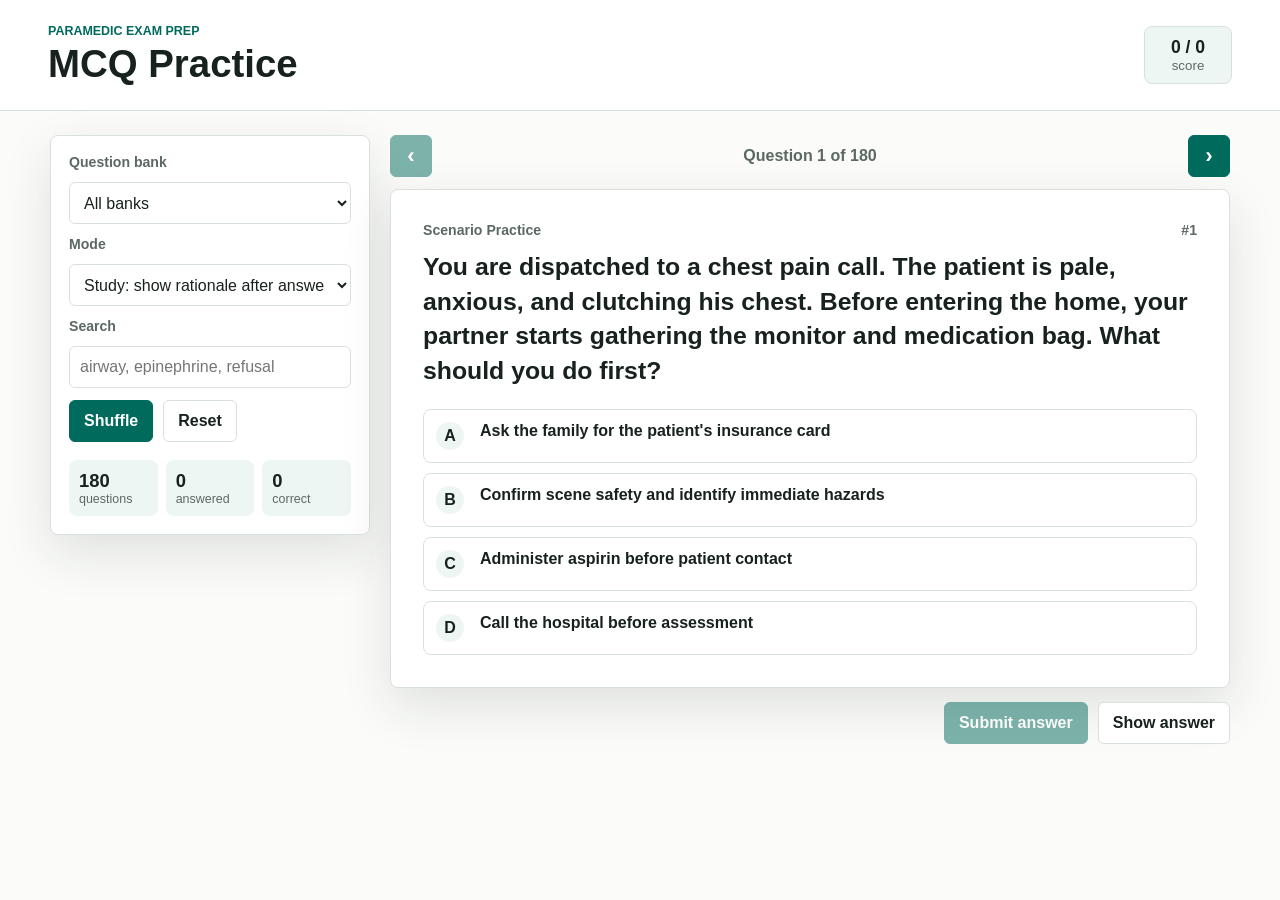
==== index.html @ 8e5f6fa9 "Add files via upload" ====
<!doctype html>
<html lang="en">
  <head>
    <meta charset="utf-8">
    <meta name="viewport" content="width=device-width, initial-scale=1">
    <title>Paramedic MCQ Practice</title>
    <link rel="stylesheet" href="assets/styles.css">
  </head>
  <body>
    <header class="topbar">
      <div>
        <p class="eyebrow">Paramedic Exam Prep</p>
        <h1>MCQ Practice</h1>
      </div>
      <div class="score-card" aria-live="polite">
        <span id="scoreText">0 / 0</span>
        <small>score</small>
      </div>
    </header>

    <main class="layout">
      <aside class="panel controls" aria-label="Quiz controls">
        <label for="categorySelect">Question bank</label>
        <select id="categorySelect"></select>

        <label for="modeSelect">Mode</label>
        <select id="modeSelect">
          <option value="study">Study: show rationale after answer</option>
          <option value="exam">Exam: hide rationale until submitted</option>
        </select>

        <label for="searchInput">Search</label>
        <input id="searchInput" type="search" placeholder="airway, epinephrine, refusal">

        <div class="button-row">
          <button id="shuffleBtn" type="button">Shuffle</button>
          <button id="resetBtn" type="button" class="secondary">Reset</button>
        </div>

        <div class="stats">
          <div>
            <strong id="totalCount">0</strong>
            <span>questions</span>
          </div>
          <div>
            <strong id="answeredCount">0</strong>
            <span>answered</span>
          </div>
          <div>
            <strong id="correctCount">0</strong>
            <span>correct</span>
          </div>
        </div>
      </aside>

      <section class="quiz-surface">
        <div class="question-tools">
          <button id="prevBtn" type="button" class="icon-btn" aria-label="Previous question">‹</button>
          <span id="positionText">Question 1 of 1</span>
          <button id="nextBtn" type="button" class="icon-btn" aria-label="Next question">›</button>
        </div>

        <article class="question-card">
          <div class="question-meta">
            <span id="bankLabel">Bank</span>
            <span id="questionNumber">#1</span>
          </div>
          <h2 id="questionText">Loading questions...</h2>
          <div id="options" class="options" role="list"></div>
          <div id="feedback" class="feedback" hidden></div>
        </article>

        <div class="actions">
          <button id="submitBtn" type="button">Submit answer</button>
          <button id="showAnswerBtn" type="button" class="secondary">Show answer</button>
        </div>
      </section>
    </main>

    <script src="assets/questions.js"></script>
    <script src="assets/app.js"></script>
  </body>
</html>
---- assets/styles.css ----
:root {
  color-scheme: light;
  --ink: #17211d;
  --muted: #5c6963;
  --line: #d9e1dc;
  --paper: #fbfcfa;
  --panel: #ffffff;
  --accent: #006b5d;
  --accent-2: #bf3f2f;
  --accent-3: #2b5f9e;
  --good: #0b7a46;
  --bad: #b42318;
  --soft: #eef6f3;
  --shadow: 0 18px 50px rgba(23, 33, 29, 0.12);
}

* {
  box-sizing: border-box;
}

body {
  margin: 0;
  min-height: 100vh;
  background: var(--paper);
  color: var(--ink);
  font-family: Arial, Helvetica, sans-serif;
}

button,
input,
select {
  font: inherit;
}

.topbar {
  display: flex;
  align-items: center;
  justify-content: space-between;
  gap: 16px;
  padding: 24px clamp(16px, 4vw, 48px);
  border-bottom: 1px solid var(--line);
  background: #ffffff;
}

.eyebrow {
  margin: 0 0 4px;
  color: var(--accent);
  font-size: 0.78rem;
  font-weight: 700;
  letter-spacing: 0;
  text-transform: uppercase;
}

h1 {
  margin: 0;
  font-size: clamp(1.65rem, 3vw, 2.5rem);
  letter-spacing: 0;
}

.score-card {
  display: grid;
  place-items: center;
  min-width: 88px;
  padding: 10px 14px;
  border: 1px solid var(--line);
  border-radius: 8px;
  background: var(--soft);
}

.score-card span {
  font-size: 1.1rem;
  font-weight: 800;
}

.score-card small,
.stats span {
  color: var(--muted);
}

.layout {
  display: grid;
  grid-template-columns: minmax(260px, 320px) minmax(0, 1fr);
  gap: 20px;
  width: min(1180px, calc(100% - 32px));
  margin: 24px auto;
}

.panel,
.question-card {
  border: 1px solid var(--line);
  border-radius: 8px;
  background: var(--panel);
  box-shadow: var(--shadow);
}

.controls {
  align-self: start;
  display: grid;
  gap: 12px;
  padding: 18px;
}

label {
  color: var(--muted);
  font-size: 0.88rem;
  font-weight: 700;
}

select,
input {
  width: 100%;
  min-height: 42px;
  padding: 8px 10px;
  border: 1px solid var(--line);
  border-radius: 6px;
  background: #fff;
  color: var(--ink);
}

.button-row,
.actions,
.question-tools {
  display: flex;
  align-items: center;
  gap: 10px;
}

button {
  min-height: 42px;
  padding: 9px 14px;
  border: 1px solid var(--accent);
  border-radius: 6px;
  background: var(--accent);
  color: #fff;
  font-weight: 700;
  cursor: pointer;
}

button:hover {
  filter: brightness(0.96);
}

button:disabled {
  cursor: not-allowed;
  opacity: 0.5;
}

.secondary {
  border-color: var(--line);
  background: #fff;
  color: var(--ink);
}

.icon-btn {
  width: 42px;
  padding: 0;
  font-size: 1.4rem;
}

.stats {
  display: grid;
  grid-template-columns: repeat(3, 1fr);
  gap: 8px;
  margin-top: 6px;
}

.stats div {
  min-width: 0;
  padding: 10px;
  border-radius: 8px;
  background: var(--soft);
}

.stats strong,
.stats span {
  display: block;
}

.stats strong {
  font-size: 1.15rem;
}

.stats span {
  font-size: 0.78rem;
}

.quiz-surface {
  min-width: 0;
}

.question-tools {
  justify-content: space-between;
  margin-bottom: 12px;
}

#positionText {
  color: var(--muted);
  font-weight: 700;
}

.question-card {
  padding: clamp(18px, 4vw, 32px);
}

.question-meta {
  display: flex;
  justify-content: space-between;
  gap: 12px;
  margin-bottom: 12px;
  color: var(--muted);
  font-size: 0.88rem;
  font-weight: 700;
}

h2 {
  margin: 0 0 20px;
  font-size: clamp(1.15rem, 2vw, 1.55rem);
  line-height: 1.4;
  letter-spacing: 0;
}

.options {
  display: grid;
  gap: 10px;
}

.option {
  display: grid;
  grid-template-columns: 34px 1fr;
  align-items: start;
  gap: 10px;
  width: 100%;
  padding: 12px;
  border: 1px solid var(--line);
  border-radius: 8px;
  background: #fff;
  color: var(--ink);
  text-align: left;
}

.option.selected {
  border-color: var(--accent-3);
  background: #edf4fb;
}

.option.correct {
  border-color: var(--good);
  background: #edf8f2;
}

.option.incorrect {
  border-color: var(--bad);
  background: #fff1f0;
}

.letter {
  display: grid;
  place-items: center;
  width: 28px;
  height: 28px;
  border-radius: 50%;
  background: var(--soft);
  color: var(--ink);
  font-weight: 800;
}

.option.correct .letter {
  background: var(--good);
  color: #fff;
}

.option.incorrect .letter {
  background: var(--bad);
  color: #fff;
}

.feedback {
  margin-top: 18px;
  padding: 14px;
  border-left: 4px solid var(--accent);
  border-radius: 6px;
  background: var(--soft);
  line-height: 1.5;
}

.feedback strong {
  display: block;
  margin-bottom: 4px;
}

.actions {
  justify-content: flex-end;
  margin-top: 14px;
}

@media (max-width: 780px) {
  .topbar {
    align-items: flex-start;
  }

  .layout {
    grid-template-columns: 1fr;
    width: min(100% - 24px, 640px);
    margin-top: 14px;
  }

  .controls {
    position: static;
  }

  .actions {
    justify-content: stretch;
  }

  .actions button,
  .button-row button {
    flex: 1;
  }
}
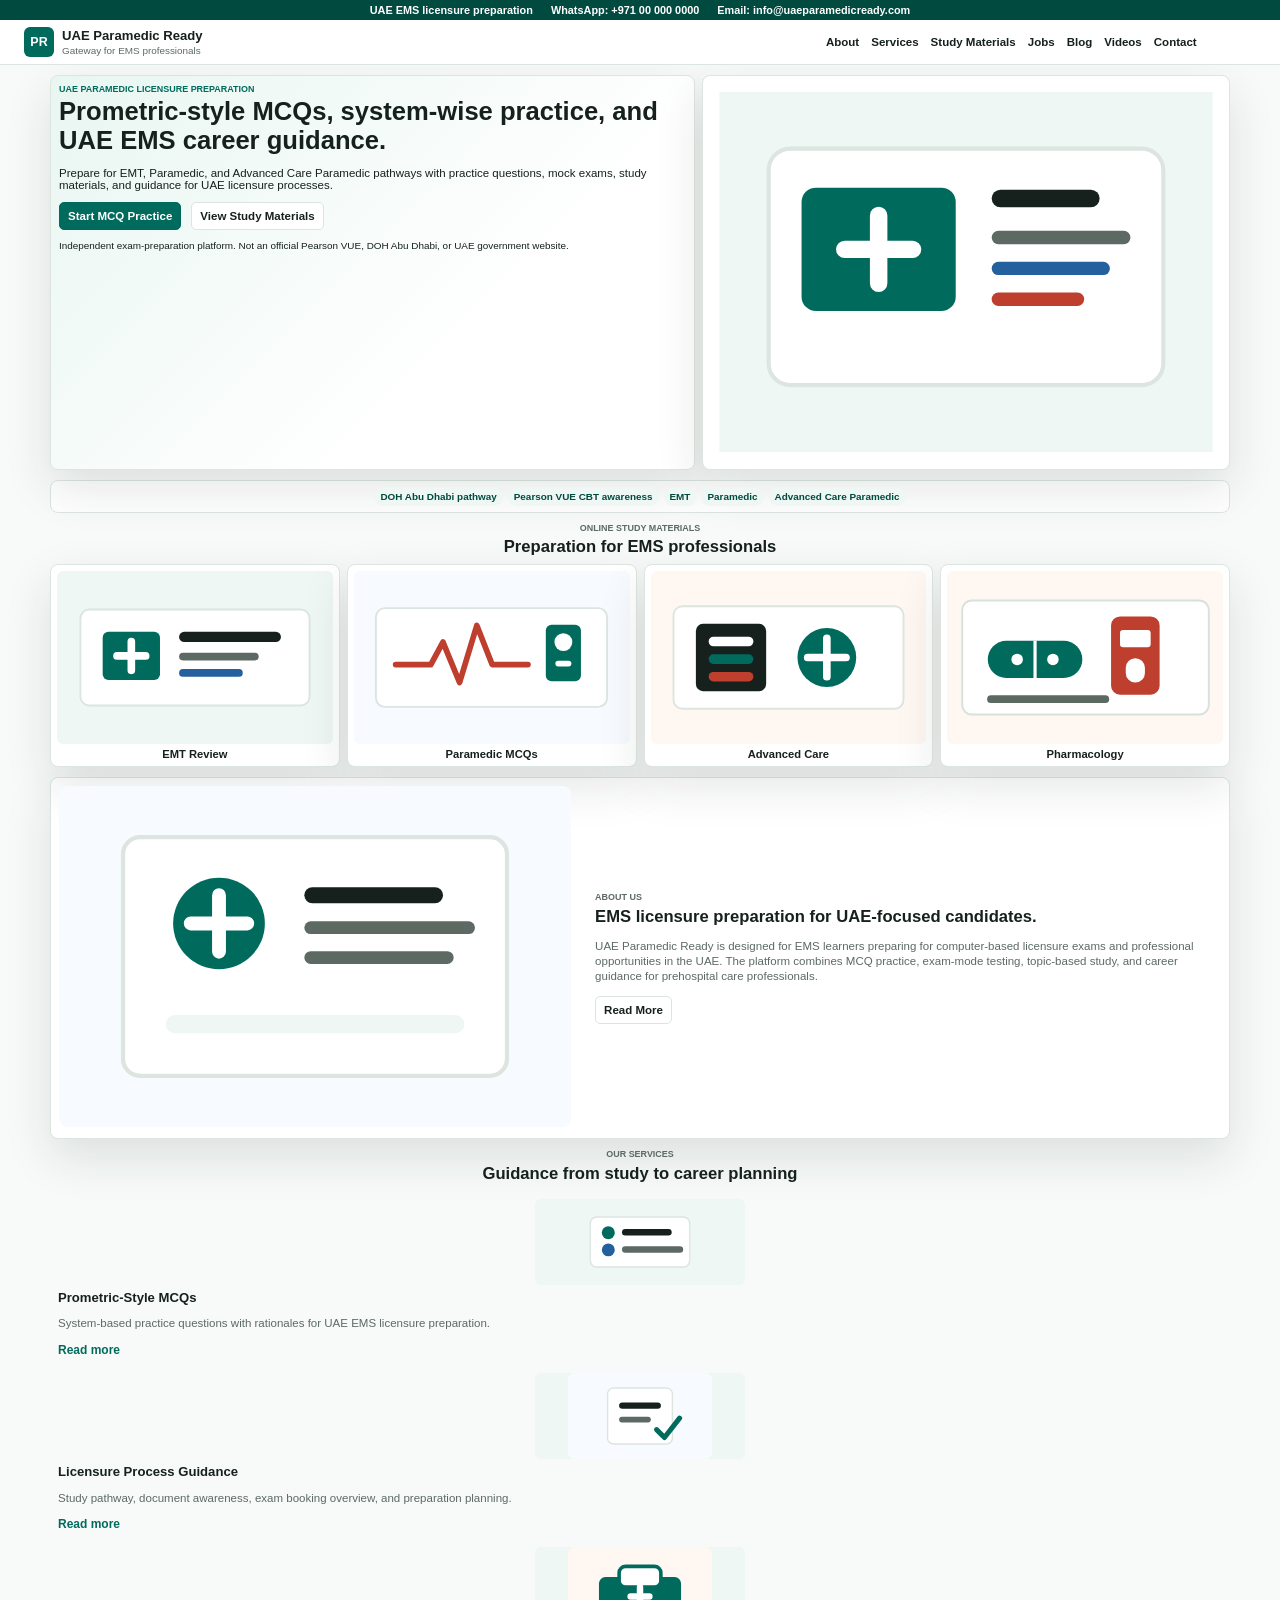
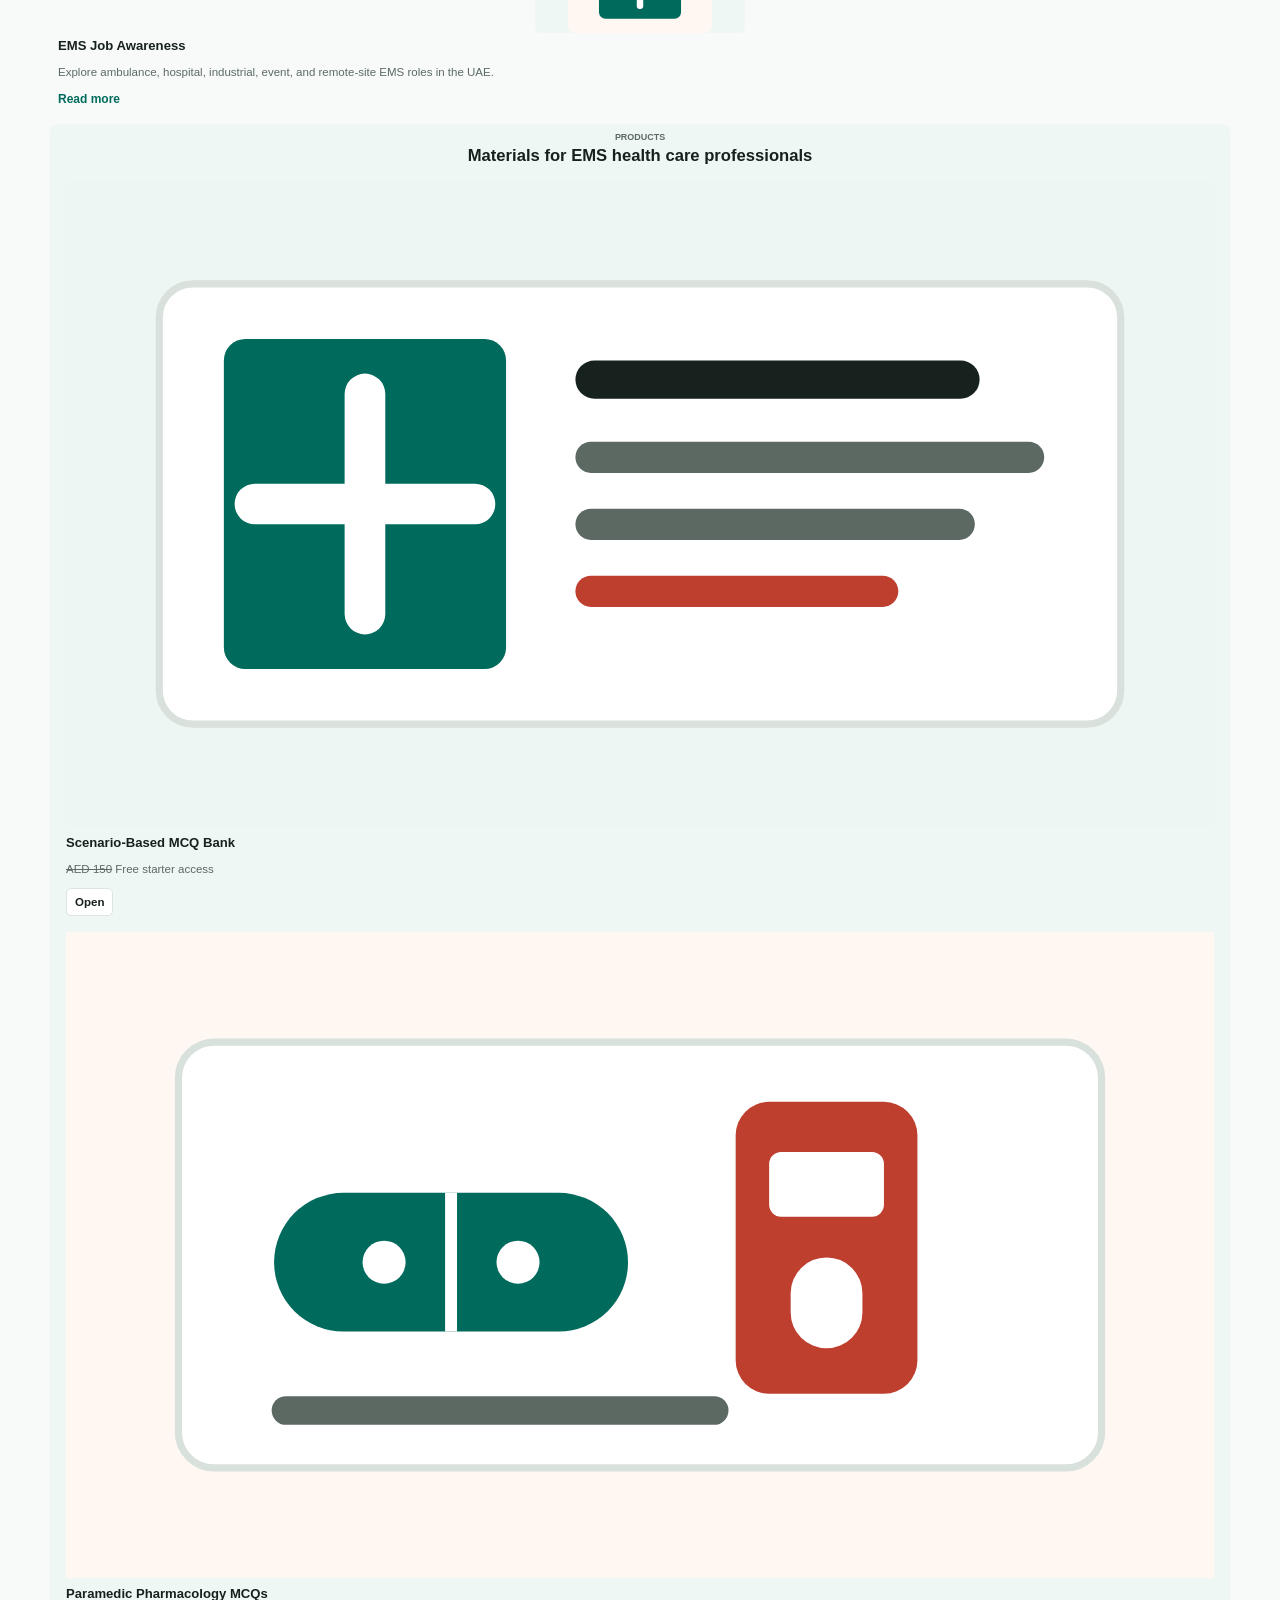
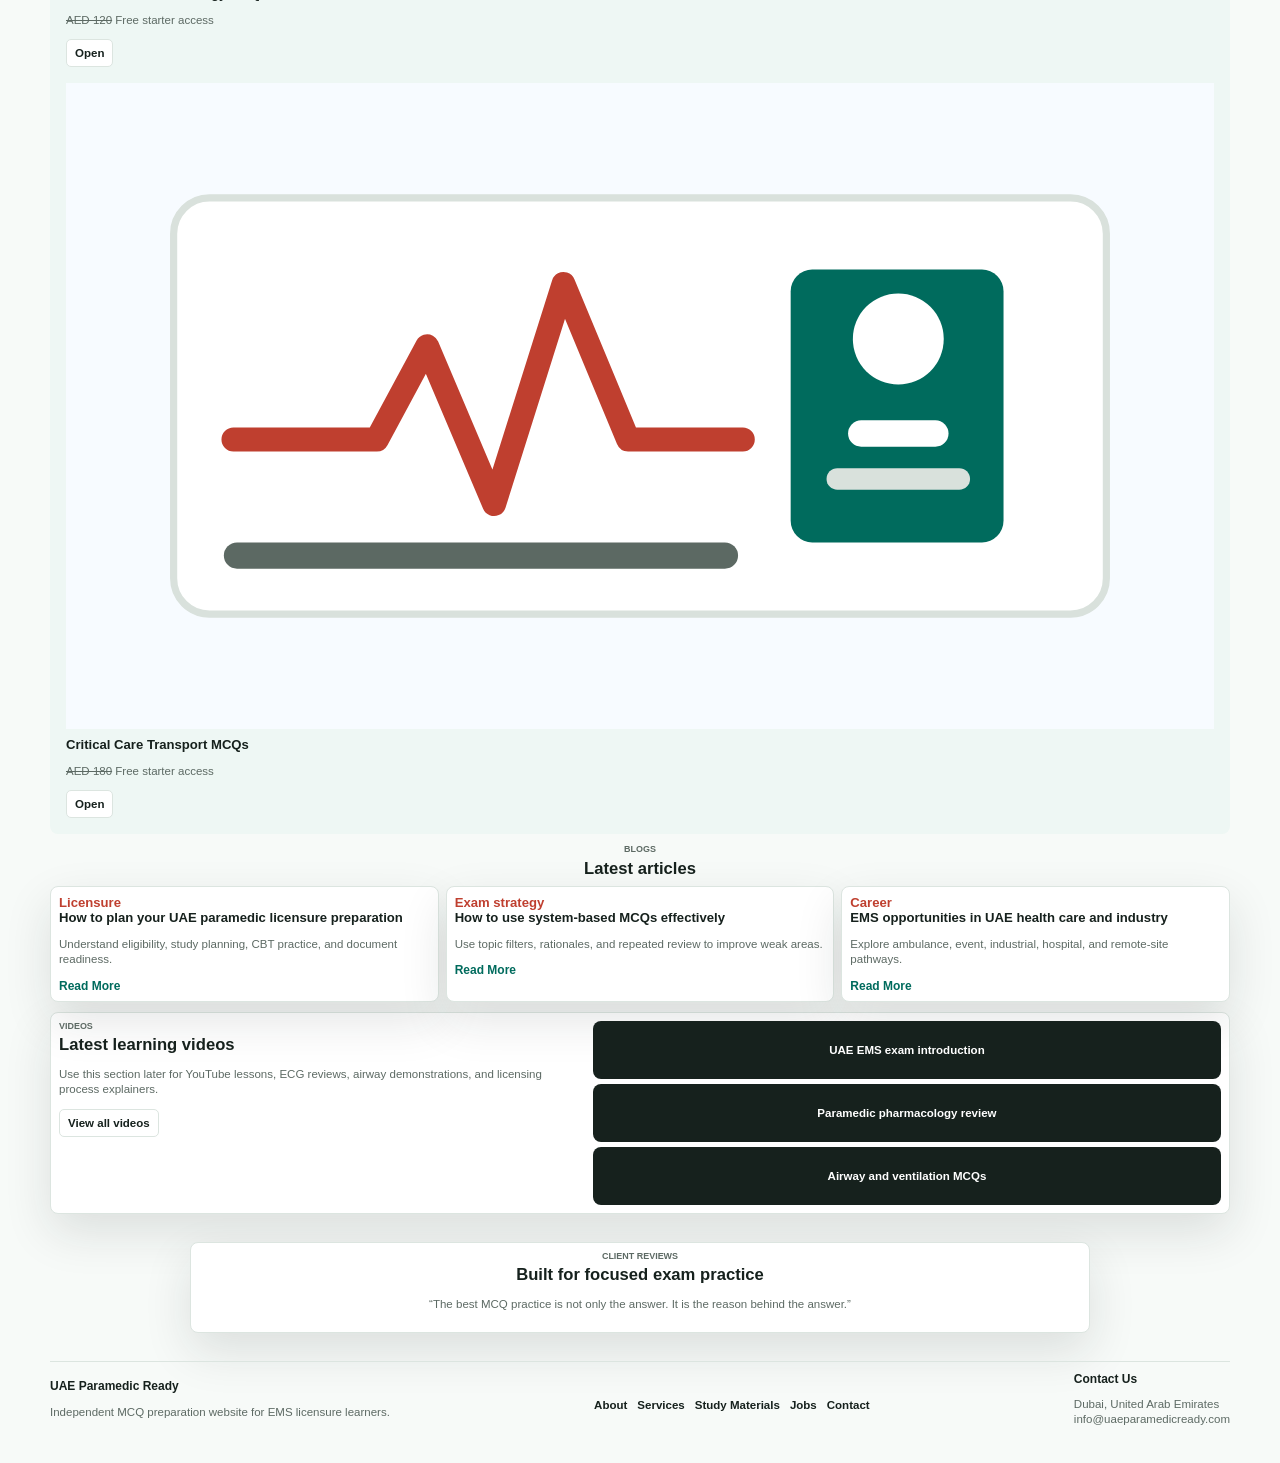
==== commit ec7f7c20: "Add files via upload" ====
--- a/index.html
+++ b/index.html
@@ -3,81 +3,159 @@
   <head>
     <meta charset="utf-8">
     <meta name="viewport" content="width=device-width, initial-scale=1">
-    <title>Paramedic MCQ Practice</title>
+    <title>UAE Paramedic Ready | EMS Licensure Academy</title>
     <link rel="stylesheet" href="assets/styles.css">
   </head>
   <body>
-    <header class="topbar">
-      <div>
-        <p class="eyebrow">Paramedic Exam Prep</p>
-        <h1>MCQ Practice</h1>
-      </div>
-      <div class="score-card" aria-live="polite">
-        <span id="scoreText">0 / 0</span>
-        <small>score</small>
-      </div>
+    <div class="contact-strip">
+      <span>UAE EMS licensure preparation</span>
+      <span>WhatsApp: +971 00 000 0000</span>
+      <span>Email: info@uaeparamedicready.com</span>
+    </div>
+
+    <header class="site-header">
+      <a class="brand" href="index.html">
+        <span class="brand-mark">PR</span>
+        <span>
+          <strong>UAE Paramedic Ready</strong>
+          <small>Gateway for EMS professionals</small>
+        </span>
+      </a>
+      <nav class="nav" aria-label="Main navigation">
+        <a href="about.html">About</a>
+        <a href="services.html">Services</a>
+        <a href="materials.html">Study Materials</a>
+        <a href="jobs.html">Jobs</a>
+        <a href="blog.html">Blog</a>
+        <a href="videos.html">Videos</a>
+        <a href="contact.html">Contact</a>
+        <a href="login.html" class="nav-cta">Login</a>
+      </nav>
     </header>
 
-    <main class="layout">
-      <aside class="panel controls" aria-label="Quiz controls">
-        <label for="categorySelect">Question bank</label>
-        <select id="categorySelect"></select>
+    <main>
+      <section class="nm-hero">
+        <div class="nm-hero-copy">
+          <p class="eyebrow">UAE paramedic licensure preparation</p>
+          <h1>Prometric-style MCQs, system-wise practice, and UAE EMS career guidance.</h1>
+          <p>Prepare for EMT, Paramedic, and Advanced Care Paramedic pathways with practice questions, mock exams, study materials, and guidance for UAE licensure processes.</p>
+          <div class="hero-actions">
+            <a class="button" href="login.html">Start MCQ Practice</a>
+            <a class="button secondary" href="materials.html">View Study Materials</a>
+          </div>
+          <p class="disclaimer">Independent exam-preparation platform. Not an official Pearson VUE, DOH Abu Dhabi, or UAE government website.</p>
+        </div>
+        <div class="nm-hero-image">
+          <img src="assets/hero-ems.svg" alt="EMS exam preparation illustration">
+        </div>
+      </section>
 
-        <label for="modeSelect">Mode</label>
-        <select id="modeSelect">
-          <option value="study">Study: show rationale after answer</option>
-          <option value="exam">Exam: hide rationale until submitted</option>
-        </select>
+      <section class="content-section logo-band" aria-label="Licensure focus">
+        <span>DOH Abu Dhabi pathway</span>
+        <span>Pearson VUE CBT awareness</span>
+        <span>EMT</span>
+        <span>Paramedic</span>
+        <span>Advanced Care Paramedic</span>
+      </section>
 
-        <label for="searchInput">Search</label>
-        <input id="searchInput" type="search" placeholder="airway, epinephrine, refusal">
+      <section class="content-section">
+        <div class="section-heading centered">
+          <p class="eyebrow">Online study materials</p>
+          <h2>Preparation for EMS professionals</h2>
+        </div>
+        <div class="material-strip">
+          <a href="materials.html"><img src="assets/emt-role.svg" alt=""><span>EMT Review</span></a>
+          <a href="materials.html"><img src="assets/paramedic-role.svg" alt=""><span>Paramedic MCQs</span></a>
+          <a href="materials.html"><img src="assets/acp-role.svg" alt=""><span>Advanced Care</span></a>
+          <a href="practice.html"><img src="assets/pharm-cover.svg" alt=""><span>Pharmacology</span></a>
+        </div>
+      </section>
 
-        <div class="button-row">
-          <button id="shuffleBtn" type="button">Shuffle</button>
-          <button id="resetBtn" type="button" class="secondary">Reset</button>
+      <section class="about-preview">
+        <div>
+          <img src="assets/academy-about.svg" alt="">
         </div>
+        <div>
+          <p class="eyebrow">About us</p>
+          <h2>EMS licensure preparation for UAE-focused candidates.</h2>
+          <p>UAE Paramedic Ready is designed for EMS learners preparing for computer-based licensure exams and professional opportunities in the UAE. The platform combines MCQ practice, exam-mode testing, topic-based study, and career guidance for prehospital care professionals.</p>
+          <a class="button secondary" href="about.html">Read More</a>
+        </div>
+      </section>
 
-        <div class="stats">
-          <div>
-            <strong id="totalCount">0</strong>
-            <span>questions</span>
-          </div>
-          <div>
-            <strong id="answeredCount">0</strong>
-            <span>answered</span>
-          </div>
-          <div>
-            <strong id="correctCount">0</strong>
-            <span>correct</span>
-          </div>
+      <section class="content-section">
+        <div class="section-heading centered">
+          <p class="eyebrow">Our services</p>
+          <h2>Guidance from study to career planning</h2>
         </div>
-      </aside>
+        <div class="service-grid">
+          <article><img src="assets/service-mcq.svg" alt=""><h3>Prometric-Style MCQs</h3><p>System-based practice questions with rationales for UAE EMS licensure preparation.</p><a href="practice.html">Read more</a></article>
+          <article><img src="assets/service-license.svg" alt=""><h3>Licensure Process Guidance</h3><p>Study pathway, document awareness, exam booking overview, and preparation planning.</p><a href="services.html">Read more</a></article>
+          <article><img src="assets/service-jobs.svg" alt=""><h3>EMS Job Awareness</h3><p>Explore ambulance, hospital, industrial, event, and remote-site EMS roles in the UAE.</p><a href="jobs.html">Read more</a></article>
+        </div>
+      </section>
 
-      <section class="quiz-surface">
-        <div class="question-tools">
-          <button id="prevBtn" type="button" class="icon-btn" aria-label="Previous question">‹</button>
-          <span id="positionText">Question 1 of 1</span>
-          <button id="nextBtn" type="button" class="icon-btn" aria-label="Next question">›</button>
+      <section class="content-section products">
+        <div class="section-heading centered">
+          <p class="eyebrow">Products</p>
+          <h2>Materials for EMS health care professionals</h2>
         </div>
+        <div class="product-grid">
+          <article class="product-card"><img src="assets/scenario-cover.svg" alt=""><h3>Scenario-Based MCQ Bank</h3><p><del>AED 150</del> Free starter access</p><a class="button secondary" href="login.html">Open</a></article>
+          <article class="product-card"><img src="assets/pharm-cover.svg" alt=""><h3>Paramedic Pharmacology MCQs</h3><p><del>AED 120</del> Free starter access</p><a class="button secondary" href="login.html">Open</a></article>
+          <article class="product-card"><img src="assets/critical-care-cover.svg" alt=""><h3>Critical Care Transport MCQs</h3><p><del>AED 180</del> Free starter access</p><a class="button secondary" href="login.html">Open</a></article>
+        </div>
+      </section>
 
-        <article class="question-card">
-          <div class="question-meta">
-            <span id="bankLabel">Bank</span>
-            <span id="questionNumber">#1</span>
-          </div>
-          <h2 id="questionText">Loading questions...</h2>
-          <div id="options" class="options" role="list"></div>
-          <div id="feedback" class="feedback" hidden></div>
-        </article>
+      <section class="content-section">
+        <div class="section-heading centered">
+          <p class="eyebrow">Blogs</p>
+          <h2>Latest articles</h2>
+        </div>
+        <div class="blog-grid">
+          <article><span>Licensure</span><h3>How to plan your UAE paramedic licensure preparation</h3><p>Understand eligibility, study planning, CBT practice, and document readiness.</p><a href="blog.html">Read More</a></article>
+          <article><span>Exam strategy</span><h3>How to use system-based MCQs effectively</h3><p>Use topic filters, rationales, and repeated review to improve weak areas.</p><a href="blog.html">Read More</a></article>
+          <article><span>Career</span><h3>EMS opportunities in UAE health care and industry</h3><p>Explore ambulance, event, industrial, hospital, and remote-site pathways.</p><a href="jobs.html">Read More</a></article>
+        </div>
+      </section>
 
-        <div class="actions">
-          <button id="submitBtn" type="button">Submit answer</button>
-          <button id="showAnswerBtn" type="button" class="secondary">Show answer</button>
+      <section class="video-section">
+        <div>
+          <p class="eyebrow">Videos</p>
+          <h2>Latest learning videos</h2>
+          <p>Use this section later for YouTube lessons, ECG reviews, airway demonstrations, and licensing process explainers.</p>
+          <a class="button secondary" href="videos.html">View all videos</a>
         </div>
+        <div class="video-grid">
+          <div>UAE EMS exam introduction</div>
+          <div>Paramedic pharmacology review</div>
+          <div>Airway and ventilation MCQs</div>
+        </div>
+      </section>
+
+      <section class="reviews">
+        <p class="eyebrow">Client reviews</p>
+        <h2>Built for focused exam practice</h2>
+        <p>“The best MCQ practice is not only the answer. It is the reason behind the answer.”</p>
       </section>
     </main>
 
-    <script src="assets/questions.js"></script>
-    <script src="assets/app.js"></script>
+    <footer class="footer large-footer">
+      <div>
+        <strong>UAE Paramedic Ready</strong>
+        <p>Independent MCQ preparation website for EMS licensure learners.</p>
+      </div>
+      <div class="footer-links">
+        <a href="about.html">About</a>
+        <a href="services.html">Services</a>
+        <a href="materials.html">Study Materials</a>
+        <a href="jobs.html">Jobs</a>
+        <a href="contact.html">Contact</a>
+      </div>
+      <div>
+        <strong>Contact Us</strong>
+        <p>Dubai, United Arab Emirates<br>info@uaeparamedicready.com</p>
+      </div>
+    </footer>
   </body>
 </html>
--- a/assets/styles.css
+++ b/assets/styles.css
@@ -1,21 +1,26 @@
 :root {
   color-scheme: light;
-  --ink: #17211d;
-  --muted: #5c6963;
-  --line: #d9e1dc;
-  --paper: #fbfcfa;
+  --ink: #16211d;
+  --muted: #5d6a64;
+  --line: #dce5e0;
+  --paper: #f7faf8;
   --panel: #ffffff;
+  --soft: #eef7f4;
   --accent: #006b5d;
-  --accent-2: #bf3f2f;
-  --accent-3: #2b5f9e;
-  --good: #0b7a46;
+  --accent-dark: #004a40;
+  --blue: #245f9e;
+  --red: #bf3f2f;
+  --good: #087443;
   --bad: #b42318;
-  --soft: #eef6f3;
-  --shadow: 0 18px 50px rgba(23, 33, 29, 0.12);
+  --shadow: 0 18px 48px rgba(22, 33, 29, 0.12);
 }
 
 * {
   box-sizing: border-box;
+}
+
+html {
+  scroll-behavior: smooth;
 }
 
 body {
@@ -26,84 +31,609 @@
   font-family: Arial, Helvetica, sans-serif;
 }
 
+.contact-strip {
+  display: flex;
+  justify-content: center;
+  gap: 18px;
+  flex-wrap: wrap;
+  padding: 9px 16px;
+  background: var(--accent-dark);
+  color: #fff;
+  font-size: 0.88rem;
+  font-weight: 700;
+}
+
 button,
 input,
 select {
   font: inherit;
 }
 
-.topbar {
+a {
+  color: inherit;
+}
+
+.site-header {
   display: flex;
   align-items: center;
   justify-content: space-between;
-  gap: 16px;
-  padding: 24px clamp(16px, 4vw, 48px);
+  gap: 18px;
+  padding: 18px clamp(16px, 4vw, 48px);
   border-bottom: 1px solid var(--line);
-  background: #ffffff;
+  background: #fff;
+  position: sticky;
+  top: 0;
+  z-index: 10;
+}
+
+.brand {
+  display: flex;
+  align-items: center;
+  gap: 12px;
+  text-decoration: none;
+}
+
+.brand-mark {
+  display: grid;
+  place-items: center;
+  width: 48px;
+  height: 48px;
+  border-radius: 8px;
+  background: var(--accent);
+  color: #fff;
+  font-weight: 900;
+}
+
+.brand strong,
+.brand small {
+  display: block;
+}
+
+.brand small {
+  margin-top: 2px;
+  color: var(--muted);
+}
+
+.nav,
+.hero-actions,
+.actions,
+.button-row,
+.question-tools,
+.footer-links {
+  display: flex;
+  align-items: center;
+  gap: 10px;
+  flex-wrap: wrap;
+}
+
+.nav a,
+.link-button,
+.footer-links a {
+  border: 0;
+  background: transparent;
+  color: var(--ink);
+  font-weight: 700;
+  text-decoration: none;
+  cursor: pointer;
+}
+
+.nav a:hover,
+.link-button:hover,
+.footer-links a:hover {
+  color: var(--accent);
+}
+
+.nav-cta,
+.button,
+button {
+  display: inline-flex;
+  align-items: center;
+  justify-content: center;
+  min-height: 42px;
+  padding: 9px 14px;
+  border: 1px solid var(--accent);
+  border-radius: 6px;
+  background: var(--accent);
+  color: #fff;
+  font-weight: 800;
+  text-decoration: none;
+  cursor: pointer;
+}
+
+.nav .nav-cta {
+  color: #fff;
+}
+
+button:hover,
+.button:hover {
+  filter: brightness(0.96);
+}
+
+button:disabled {
+  opacity: 0.5;
+  cursor: not-allowed;
+}
+
+.secondary {
+  border-color: var(--line);
+  background: #fff;
+  color: var(--ink);
+}
+
+.danger {
+  border-color: var(--red);
+  background: var(--red);
 }
 
 .eyebrow {
-  margin: 0 0 4px;
+  margin: 0 0 8px;
   color: var(--accent);
   font-size: 0.78rem;
-  font-weight: 700;
+  font-weight: 800;
   letter-spacing: 0;
   text-transform: uppercase;
 }
 
-h1 {
-  margin: 0;
-  font-size: clamp(1.65rem, 3vw, 2.5rem);
-  letter-spacing: 0;
-}
-
-.score-card {
-  display: grid;
-  place-items: center;
-  min-width: 88px;
-  padding: 10px 14px;
-  border: 1px solid var(--line);
-  border-radius: 8px;
-  background: var(--soft);
-}
-
-.score-card span {
-  font-size: 1.1rem;
-  font-weight: 800;
-}
-
-.score-card small,
-.stats span {
-  color: var(--muted);
-}
-
-.layout {
-  display: grid;
-  grid-template-columns: minmax(260px, 320px) minmax(0, 1fr);
-  gap: 20px;
+.hero,
+.content-section,
+.split-feature,
+.dashboard,
+.layout,
+.exam-shell,
+.page-shell,
+.footer {
   width: min(1180px, calc(100% - 32px));
-  margin: 24px auto;
-}
-
-.panel,
-.question-card {
+  margin: 28px auto;
+}
+
+.nm-hero {
+  display: grid;
+  grid-template-columns: minmax(0, 1fr) minmax(300px, 0.82fr);
+  gap: 24px;
+  align-items: stretch;
+  width: min(1180px, calc(100% - 32px));
+  margin: 28px auto;
+}
+
+.nm-hero-copy,
+.nm-hero-image,
+.page-hero {
   border: 1px solid var(--line);
   border-radius: 8px;
   background: var(--panel);
   box-shadow: var(--shadow);
 }
 
-.controls {
-  align-self: start;
-  display: grid;
+.nm-hero-copy {
+  padding: clamp(24px, 5vw, 50px);
+  background: linear-gradient(135deg, #e8f6f1 0%, #ffffff 66%);
+}
+
+.nm-hero-copy h1,
+.page-hero h1 {
+  margin: 0;
+  font-size: clamp(2rem, 4vw, 3.6rem);
+  line-height: 1.08;
+}
+
+.nm-hero-image {
+  display: grid;
+  place-items: center;
+  padding: 16px;
+  overflow: hidden;
+}
+
+.nm-hero-image img {
+  width: 100%;
+  max-height: 480px;
+  object-fit: contain;
+}
+
+.logo-band {
+  display: flex;
+  justify-content: center;
+  gap: 12px;
+  flex-wrap: wrap;
+  padding: 16px;
+  border: 1px solid var(--line);
+  border-radius: 8px;
+  background: #fff;
+}
+
+.logo-band span {
+  padding: 8px 12px;
+  border-radius: 999px;
+  background: var(--soft);
+  color: var(--accent-dark);
+  font-weight: 800;
+}
+
+.centered {
+  text-align: center;
+}
+
+.material-strip {
+  display: grid;
+  grid-template-columns: repeat(4, minmax(0, 1fr));
+  gap: 14px;
+}
+
+.material-strip a {
+  display: grid;
+  gap: 10px;
+  padding: 14px;
+  border: 1px solid var(--line);
+  border-radius: 8px;
+  background: #fff;
+  color: var(--ink);
+  font-weight: 800;
+  text-align: center;
+  text-decoration: none;
+  box-shadow: var(--shadow);
+}
+
+.material-strip img {
+  width: 100%;
+  aspect-ratio: 16 / 10;
+  object-fit: cover;
+  border-radius: 6px;
+}
+
+.about-preview {
+  display: grid;
+  grid-template-columns: minmax(280px, 0.9fr) minmax(0, 1.1fr);
+  gap: 24px;
+  align-items: center;
+  width: min(1180px, calc(100% - 32px));
+  margin: 28px auto;
+  padding: 22px;
+  border: 1px solid var(--line);
+  border-radius: 8px;
+  background: #fff;
+  box-shadow: var(--shadow);
+}
+
+.about-preview > img,
+.about-preview div > img {
+  width: 100%;
+  border-radius: 8px;
+}
+
+.about-preview p,
+.blog-grid p,
+.video-section p,
+.reviews p,
+.page-hero p {
+  color: var(--muted);
+  line-height: 1.6;
+}
+
+.service-grid article a,
+.blog-grid article a {
+  color: var(--accent);
+  font-weight: 800;
+  text-decoration: none;
+}
+
+.service-grid article img {
+  width: 100%;
+  aspect-ratio: 16 / 9;
+  object-fit: cover;
+  margin-bottom: 12px;
+  border-radius: 6px;
+}
+
+.service-grid {
+  align-items: stretch;
+}
+
+.service-grid article {
+  display: grid;
+  grid-template-rows: auto auto 1fr auto;
+  align-content: start;
+}
+
+.service-grid article img {
+  width: min(100%, 210px);
+  max-height: 86px;
+  margin: 0 auto 7px;
+  object-fit: contain;
+  background: var(--soft);
+}
+
+.page-shell .service-grid {
+  grid-template-columns: repeat(3, minmax(160px, 1fr));
+}
+
+.page-shell .service-grid article {
+  min-height: 0;
+  text-align: center;
+}
+
+.products {
+  padding: 22px;
+  border-radius: 8px;
+  background: var(--soft);
+}
+
+.blog-grid {
+  display: grid;
+  grid-template-columns: repeat(3, minmax(0, 1fr));
+  gap: 16px;
+}
+
+.blog-grid article,
+.reviews,
+.contact-grid article {
+  padding: 18px;
+  border: 1px solid var(--line);
+  border-radius: 8px;
+  background: #fff;
+  box-shadow: var(--shadow);
+}
+
+.blog-grid span {
+  color: var(--red);
+  font-size: 0.82rem;
+  font-weight: 800;
+}
+
+.video-section {
+  display: grid;
+  grid-template-columns: 0.9fr 1.1fr;
+  gap: 20px;
+  width: min(1180px, calc(100% - 32px));
+  margin: 28px auto;
+  padding: 22px;
+  border: 1px solid var(--line);
+  border-radius: 8px;
+  background: #fff;
+  box-shadow: var(--shadow);
+}
+
+.video-grid {
+  display: grid;
+  gap: 12px;
+}
+
+.video-grid div {
+  display: grid;
+  place-items: center;
+  min-height: 120px;
+  padding: 16px;
+  border-radius: 8px;
+  background: #16211d;
+  color: #fff;
+  font-weight: 800;
+  text-align: center;
+}
+
+.video-grid.large {
+  grid-template-columns: repeat(3, minmax(0, 1fr));
+}
+
+.reviews {
+  width: min(900px, calc(100% - 32px));
+  margin: 28px auto;
+  text-align: center;
+}
+
+.large-footer {
+  display: grid;
+  grid-template-columns: 1.2fr 1fr 1fr;
+  align-items: start;
+}
+
+.page-hero {
+  padding: clamp(22px, 4vw, 40px);
+}
+
+.contact-grid {
+  display: grid;
+  grid-template-columns: repeat(3, minmax(0, 1fr));
+  gap: 16px;
+}
+
+.hero {
+  display: grid;
+  grid-template-columns: minmax(0, 1.2fr) minmax(280px, 0.8fr);
+  gap: 22px;
+  align-items: stretch;
+}
+
+.hero-copy,
+.hero-panel,
+.role-card,
+.split-feature,
+.opportunity-grid article,
+.login-card,
+.login-copy,
+.welcome-card,
+.dashboard-card,
+.question-card,
+.controls,
+.exam-start,
+.result-card,
+.review-item {
+  border: 1px solid var(--line);
+  border-radius: 8px;
+  background: var(--panel);
+  box-shadow: var(--shadow);
+}
+
+.hero-copy {
+  padding: clamp(22px, 5vw, 46px);
+  background: linear-gradient(135deg, #e8f6f1 0%, #ffffff 65%);
+}
+
+h1,
+h2,
+h3,
+p {
+  letter-spacing: 0;
+}
+
+h1 {
+  margin: 0;
+  font-size: clamp(2rem, 4.8vw, 4rem);
+  line-height: 1.06;
+}
+
+h2 {
+  margin: 0;
+  font-size: clamp(1.35rem, 2.4vw, 2rem);
+}
+
+h3 {
+  margin: 0;
+}
+
+.hero-copy p:not(.eyebrow),
+.content-section p,
+.split-feature p,
+.login-copy p,
+.dashboard-card p,
+.welcome-card p,
+.result-card p,
+.footer p {
+  color: var(--muted);
+  line-height: 1.6;
+}
+
+.disclaimer {
+  max-width: 760px;
+  font-size: 0.86rem;
+}
+
+.hero-panel {
+  display: grid;
+  grid-template-columns: 1fr 1fr;
   gap: 12px;
   padding: 18px;
+}
+
+.hero-panel div {
+  display: grid;
+  align-content: center;
+  min-height: 132px;
+  padding: 16px;
+  border-radius: 8px;
+  background: var(--soft);
+}
+
+.hero-panel strong {
+  font-size: clamp(1.4rem, 3vw, 2.2rem);
+}
+
+.hero-panel span {
+  color: var(--muted);
+  font-weight: 700;
+}
+
+.section-heading {
+  margin-bottom: 16px;
+}
+
+.role-grid,
+.opportunity-grid,
+.dashboard-grid {
+  display: grid;
+  grid-template-columns: repeat(3, minmax(0, 1fr));
+  gap: 16px;
+}
+
+.role-card,
+.opportunity-grid article,
+.dashboard-card {
+  padding: 18px;
+}
+
+.role-card img,
+.dashboard-card img {
+  width: 100%;
+  aspect-ratio: 16 / 9;
+  object-fit: cover;
+  margin-bottom: 14px;
+  border-radius: 6px;
+  border: 1px solid var(--line);
+  background: var(--soft);
+}
+
+.split-feature {
+  display: grid;
+  grid-template-columns: 0.9fr 1.1fr;
+  gap: 20px;
+  padding: 24px;
+}
+
+.feature-list {
+  display: grid;
+  gap: 10px;
+}
+
+.feature-list div {
+  padding: 14px;
+  border-radius: 8px;
+  background: var(--soft);
+}
+
+.feature-list strong,
+.feature-list span {
+  display: block;
+}
+
+.feature-list span {
+  margin-top: 5px;
+  color: var(--muted);
+  line-height: 1.5;
+}
+
+.opportunity-grid {
+  grid-template-columns: repeat(4, minmax(0, 1fr));
+}
+
+.footer {
+  display: flex;
+  justify-content: space-between;
+  align-items: center;
+  gap: 20px;
+  padding: 24px 0 34px;
+  border-top: 1px solid var(--line);
+}
+
+.auth-page {
+  display: grid;
+  place-items: center;
+  padding: 24px;
+}
+
+.login-shell {
+  display: grid;
+  grid-template-columns: 1fr minmax(280px, 420px);
+  gap: 20px;
+  width: min(960px, 100%);
+}
+
+.login-copy,
+.login-card {
+  padding: clamp(20px, 4vw, 34px);
+}
+
+.login-copy h1 {
+  margin-top: 28px;
+  font-size: clamp(2rem, 4vw, 3.2rem);
+}
+
+.login-card {
+  display: grid;
+  align-content: center;
+  gap: 12px;
 }
 
 label {
   color: var(--muted);
   font-size: 0.88rem;
-  font-weight: 700;
+  font-weight: 800;
 }
 
 select,
@@ -117,38 +647,66 @@
   color: var(--ink);
 }
 
-.button-row,
-.actions,
+.form-message {
+  min-height: 24px;
+  color: var(--accent);
+  font-weight: 700;
+}
+
+.welcome-card {
+  padding: 26px;
+}
+
+.dashboard-grid {
+  grid-template-columns: 1fr 1fr;
+  margin-top: 18px;
+}
+
+.dashboard-card {
+  color: var(--ink);
+  text-decoration: none;
+}
+
+.layout {
+  display: grid;
+  grid-template-columns: minmax(260px, 320px) minmax(0, 1fr);
+  gap: 20px;
+}
+
+.controls {
+  align-self: start;
+  display: grid;
+  gap: 12px;
+  padding: 18px;
+}
+
+.stats {
+  display: grid;
+  grid-template-columns: repeat(3, 1fr);
+  gap: 8px;
+}
+
+.stats div {
+  padding: 10px;
+  border-radius: 8px;
+  background: var(--soft);
+}
+
+.stats strong,
+.stats span {
+  display: block;
+}
+
+.stats span {
+  color: var(--muted);
+  font-size: 0.78rem;
+}
+
 .question-tools {
-  display: flex;
-  align-items: center;
-  gap: 10px;
-}
-
-button {
-  min-height: 42px;
-  padding: 9px 14px;
-  border: 1px solid var(--accent);
-  border-radius: 6px;
-  background: var(--accent);
-  color: #fff;
-  font-weight: 700;
-  cursor: pointer;
-}
-
-button:hover {
-  filter: brightness(0.96);
-}
-
-button:disabled {
-  cursor: not-allowed;
-  opacity: 0.5;
-}
-
-.secondary {
-  border-color: var(--line);
-  background: #fff;
-  color: var(--ink);
+  justify-content: space-between;
+  margin-bottom: 12px;
+  color: var(--muted);
+  font-weight: 800;
 }
 
 .icon-btn {
@@ -157,47 +715,6 @@
   font-size: 1.4rem;
 }
 
-.stats {
-  display: grid;
-  grid-template-columns: repeat(3, 1fr);
-  gap: 8px;
-  margin-top: 6px;
-}
-
-.stats div {
-  min-width: 0;
-  padding: 10px;
-  border-radius: 8px;
-  background: var(--soft);
-}
-
-.stats strong,
-.stats span {
-  display: block;
-}
-
-.stats strong {
-  font-size: 1.15rem;
-}
-
-.stats span {
-  font-size: 0.78rem;
-}
-
-.quiz-surface {
-  min-width: 0;
-}
-
-.question-tools {
-  justify-content: space-between;
-  margin-bottom: 12px;
-}
-
-#positionText {
-  color: var(--muted);
-  font-weight: 700;
-}
-
 .question-card {
   padding: clamp(18px, 4vw, 32px);
 }
@@ -205,18 +722,16 @@
 .question-meta {
   display: flex;
   justify-content: space-between;
-  gap: 12px;
+  gap: 10px;
   margin-bottom: 12px;
   color: var(--muted);
   font-size: 0.88rem;
-  font-weight: 700;
-}
-
-h2 {
-  margin: 0 0 20px;
-  font-size: clamp(1.15rem, 2vw, 1.55rem);
+  font-weight: 800;
+}
+
+.question-card h2 {
+  margin-bottom: 20px;
   line-height: 1.4;
-  letter-spacing: 0;
 }
 
 .options {
@@ -230,6 +745,7 @@
   align-items: start;
   gap: 10px;
   width: 100%;
+  min-height: 56px;
   padding: 12px;
   border: 1px solid var(--line);
   border-radius: 8px;
@@ -239,7 +755,7 @@
 }
 
 .option.selected {
-  border-color: var(--accent-3);
+  border-color: var(--blue);
   background: #edf4fb;
 }
 
@@ -261,7 +777,7 @@
   border-radius: 50%;
   background: var(--soft);
   color: var(--ink);
-  font-weight: 800;
+  font-weight: 900;
 }
 
 .option.correct .letter {
@@ -293,27 +809,715 @@
   margin-top: 14px;
 }
 
-@media (max-width: 780px) {
-  .topbar {
+.exam-shell {
+  display: grid;
+  gap: 18px;
+}
+
+.exam-start,
+.result-card {
+  padding: clamp(22px, 4vw, 36px);
+}
+
+.exam-quiz {
+  max-width: 920px;
+  width: 100%;
+  margin: 0 auto;
+}
+
+.review-list {
+  display: grid;
+  gap: 12px;
+  margin-top: 18px;
+}
+
+.review-item {
+  padding: 14px;
+  box-shadow: none;
+}
+
+.review-item h3 {
+  margin-bottom: 8px;
+  font-size: 1rem;
+  line-height: 1.4;
+}
+
+.review-item.is-correct {
+  border-color: rgba(8, 116, 67, 0.4);
+}
+
+.review-item.is-wrong {
+  border-color: rgba(180, 35, 24, 0.4);
+}
+
+@media (max-width: 860px) {
+  .site-header {
     align-items: flex-start;
+    flex-direction: column;
   }
 
-  .layout {
+  .hero,
+  .nm-hero,
+  .about-preview,
+  .video-section,
+  .split-feature,
+  .login-shell,
+  .layout,
+  .dashboard-grid,
+  .large-footer {
     grid-template-columns: 1fr;
+  }
+
+  .role-grid,
+  .opportunity-grid,
+  .material-strip,
+  .blog-grid,
+  .video-grid.large,
+  .contact-grid {
+    grid-template-columns: 1fr;
+  }
+
+  .hero-panel {
+    grid-template-columns: 1fr 1fr;
+  }
+
+  .footer {
+    align-items: flex-start;
+    flex-direction: column;
+  }
+}
+
+@media (max-width: 520px) {
+  .hero,
+  .nm-hero,
+  .content-section,
+  .split-feature,
+  .dashboard,
+  .layout,
+  .exam-shell,
+  .page-shell,
+  .about-preview,
+  .video-section,
+  .footer {
     width: min(100% - 24px, 640px);
-    margin-top: 14px;
   }
 
-  .controls {
-    position: static;
+  .hero-panel,
+  .stats {
+    grid-template-columns: 1fr;
   }
 
-  .actions {
-    justify-content: stretch;
-  }
-
   .actions button,
+  .actions .button,
   .button-row button {
     flex: 1;
   }
 }
+
+/* Compact study layout */
+body {
+  font-size: 13px;
+}
+
+.contact-strip {
+  padding: 6px 12px;
+  font-size: 0.76rem;
+}
+
+.site-header {
+  gap: 12px;
+  padding: 10px clamp(12px, 3vw, 30px);
+}
+
+.brand {
+  gap: 8px;
+}
+
+.brand-mark {
+  width: 34px;
+  height: 34px;
+  font-size: 0.88rem;
+}
+
+.brand strong {
+  font-size: 0.92rem;
+}
+
+.brand small {
+  font-size: 0.7rem;
+}
+
+.nav {
+  gap: 8px 12px;
+}
+
+.nav a,
+.link-button,
+.footer-links a {
+  font-size: 0.8rem;
+}
+
+.nav-cta,
+.button,
+button {
+  min-height: 32px;
+  padding: 6px 10px;
+  font-size: 0.82rem;
+}
+
+.eyebrow {
+  margin-bottom: 5px;
+  font-size: 0.64rem;
+}
+
+.hero,
+.nm-hero,
+.content-section,
+.split-feature,
+.dashboard,
+.layout,
+.exam-shell,
+.page-shell,
+.about-preview,
+.video-section,
+.footer {
+  margin-top: 16px;
+  margin-bottom: 16px;
+}
+
+.nm-hero,
+.hero,
+.layout,
+.split-feature,
+.login-shell,
+.dashboard-grid,
+.role-grid,
+.opportunity-grid,
+.product-grid,
+.service-grid,
+.blog-grid,
+.contact-grid {
+  gap: 10px;
+}
+
+.nm-hero-copy,
+.hero-copy,
+.page-hero,
+.exam-start,
+.result-card,
+.welcome-card {
+  padding: clamp(14px, 3vw, 24px);
+}
+
+.login-copy,
+.login-card,
+.controls,
+.role-card,
+.opportunity-grid article,
+.dashboard-card,
+.blog-grid article,
+.reviews,
+.contact-grid article,
+.product-card,
+.service-grid article {
+  padding: 11px;
+}
+
+.about-preview,
+.video-section,
+.products,
+.split-feature {
+  padding: 13px;
+}
+
+h1,
+.nm-hero-copy h1,
+.page-hero h1 {
+  font-size: clamp(1.35rem, 2.6vw, 2.25rem);
+  line-height: 1.12;
+}
+
+h2 {
+  font-size: clamp(1rem, 1.6vw, 1.28rem);
+}
+
+h3 {
+  font-size: 0.95rem;
+}
+
+p,
+li,
+.option,
+select,
+input,
+label {
+  font-size: 0.82rem;
+}
+
+.hero-copy p:not(.eyebrow),
+.content-section p,
+.split-feature p,
+.login-copy p,
+.dashboard-card p,
+.welcome-card p,
+.result-card p,
+.footer p,
+.about-preview p,
+.blog-grid p,
+.video-section p,
+.reviews p,
+.page-hero p {
+  line-height: 1.42;
+}
+
+.disclaimer {
+  font-size: 0.7rem;
+}
+
+.hero-panel {
+  gap: 7px;
+  padding: 10px;
+}
+
+.hero-panel div {
+  min-height: 82px;
+  padding: 9px;
+}
+
+.hero-panel strong {
+  font-size: clamp(1rem, 1.8vw, 1.35rem);
+}
+
+.logo-band {
+  gap: 7px;
+  padding: 9px;
+}
+
+.logo-band span,
+.tag {
+  padding: 5px 8px;
+  font-size: 0.7rem;
+}
+
+.section-heading {
+  margin-bottom: 10px;
+}
+
+.material-strip {
+  gap: 8px;
+}
+
+.material-strip a {
+  gap: 6px;
+  padding: 9px;
+  font-size: 0.8rem;
+}
+
+.role-card img,
+.dashboard-card img,
+.product-card img,
+.service-grid article img {
+  margin-bottom: 8px;
+}
+
+.feature-list,
+.video-grid,
+.review-list,
+.login-card,
+.controls,
+.options {
+  gap: 7px;
+}
+
+.feature-list div,
+.stats div {
+  padding: 8px;
+}
+
+.video-grid div {
+  min-height: 78px;
+  padding: 9px;
+  font-size: 0.82rem;
+}
+
+.login-copy h1 {
+  margin-top: 18px;
+  font-size: clamp(1.35rem, 2.6vw, 2rem);
+}
+
+select,
+input {
+  min-height: 32px;
+  padding: 5px 8px;
+}
+
+.form-message {
+  min-height: 18px;
+}
+
+.stats {
+  gap: 6px;
+}
+
+.stats strong {
+  font-size: 0.95rem;
+}
+
+.stats span {
+  font-size: 0.66rem;
+}
+
+.question-tools {
+  margin-bottom: 7px;
+  font-size: 0.78rem;
+}
+
+.icon-btn {
+  width: 32px;
+  min-height: 32px;
+  font-size: 1rem;
+}
+
+.question-card {
+  padding: clamp(12px, 2.5vw, 20px);
+}
+
+.question-meta {
+  margin-bottom: 7px;
+  font-size: 0.72rem;
+}
+
+.question-card h2 {
+  margin-bottom: 12px;
+  font-size: clamp(0.98rem, 1.5vw, 1.18rem);
+  line-height: 1.3;
+}
+
+.option {
+  grid-template-columns: 26px 1fr;
+  min-height: 40px;
+  padding: 8px;
+}
+
+.letter {
+  width: 22px;
+  height: 22px;
+  font-size: 0.72rem;
+}
+
+.feedback {
+  margin-top: 10px;
+  padding: 9px;
+  font-size: 0.8rem;
+}
+
+.actions {
+  margin-top: 9px;
+}
+
+.review-item {
+  padding: 9px;
+}
+
+.review-item h3 {
+  margin-bottom: 5px;
+  font-size: 0.84rem;
+}
+
+.large-footer {
+  gap: 12px;
+}
+
+/* Extra-small content density for all inner pages */
+body {
+  font-size: 12px;
+}
+
+.contact-strip {
+  padding: 4px 10px;
+  font-size: 0.68rem;
+}
+
+.site-header {
+  padding: 7px clamp(10px, 2vw, 24px);
+}
+
+.brand-mark {
+  width: 30px;
+  height: 30px;
+  border-radius: 6px;
+  font-size: 0.78rem;
+}
+
+.brand strong {
+  font-size: 0.82rem;
+}
+
+.brand small {
+  font-size: 0.62rem;
+}
+
+.nav a,
+.link-button,
+.footer-links a {
+  font-size: 0.72rem;
+}
+
+.nav-cta,
+.button,
+button {
+  min-height: 28px;
+  padding: 5px 8px;
+  border-radius: 5px;
+  font-size: 0.72rem;
+}
+
+.hero,
+.nm-hero,
+.content-section,
+.split-feature,
+.dashboard,
+.layout,
+.exam-shell,
+.page-shell,
+.about-preview,
+.video-section,
+.footer {
+  margin-top: 10px;
+  margin-bottom: 10px;
+}
+
+.nm-hero,
+.hero,
+.layout,
+.split-feature,
+.login-shell,
+.dashboard-grid,
+.role-grid,
+.opportunity-grid,
+.product-grid,
+.service-grid,
+.blog-grid,
+.contact-grid,
+.material-strip {
+  gap: 7px;
+}
+
+.nm-hero-copy,
+.hero-copy,
+.page-hero,
+.exam-start,
+.result-card,
+.welcome-card,
+.login-copy,
+.login-card,
+.controls,
+.role-card,
+.opportunity-grid article,
+.dashboard-card,
+.blog-grid article,
+.reviews,
+.contact-grid article,
+.product-card,
+.service-grid article,
+.about-preview,
+.video-section,
+.products,
+.split-feature {
+  padding: 8px;
+}
+
+h1,
+.nm-hero-copy h1,
+.page-hero h1 {
+  font-size: clamp(1.05rem, 2vw, 1.65rem);
+  line-height: 1.14;
+}
+
+h2 {
+  font-size: clamp(0.9rem, 1.3vw, 1.08rem);
+}
+
+h3 {
+  font-size: 0.82rem;
+}
+
+p,
+li,
+.option,
+select,
+input,
+label {
+  font-size: 0.72rem;
+}
+
+.eyebrow {
+  margin-bottom: 3px;
+  font-size: 0.56rem;
+}
+
+.hero-copy p:not(.eyebrow),
+.content-section p,
+.split-feature p,
+.login-copy p,
+.dashboard-card p,
+.welcome-card p,
+.result-card p,
+.footer p,
+.about-preview p,
+.blog-grid p,
+.video-section p,
+.reviews p,
+.page-hero p {
+  line-height: 1.32;
+}
+
+.disclaimer {
+  font-size: 0.62rem;
+}
+
+.section-heading {
+  margin-bottom: 7px;
+}
+
+.hero-panel {
+  gap: 5px;
+  padding: 7px;
+}
+
+.hero-panel div {
+  min-height: 62px;
+  padding: 7px;
+}
+
+.hero-panel strong {
+  font-size: 0.92rem;
+}
+
+.hero-panel span,
+.logo-band span,
+.feature-list span,
+.stats span {
+  font-size: 0.62rem;
+}
+
+.logo-band {
+  gap: 5px;
+  padding: 6px;
+}
+
+.logo-band span,
+.tag {
+  padding: 4px 6px;
+}
+
+.material-strip a {
+  gap: 4px;
+  padding: 6px;
+  font-size: 0.7rem;
+}
+
+.role-card img,
+.dashboard-card img,
+.product-card img,
+.service-grid article img {
+  margin-bottom: 5px;
+}
+
+.feature-list,
+.video-grid,
+.review-list,
+.login-card,
+.controls,
+.options {
+  gap: 5px;
+}
+
+.feature-list div,
+.stats div {
+  padding: 6px;
+}
+
+.video-grid div {
+  min-height: 58px;
+  padding: 7px;
+  font-size: 0.72rem;
+}
+
+.login-copy h1 {
+  margin-top: 12px;
+  font-size: clamp(1.05rem, 2vw, 1.45rem);
+}
+
+select,
+input {
+  min-height: 28px;
+  padding: 4px 6px;
+  border-radius: 5px;
+}
+
+.stats strong {
+  font-size: 0.82rem;
+}
+
+.question-tools {
+  margin-bottom: 5px;
+  font-size: 0.68rem;
+}
+
+.icon-btn {
+  width: 28px;
+  min-height: 28px;
+  font-size: 0.9rem;
+}
+
+.question-card {
+  padding: 9px;
+}
+
+.question-meta {
+  margin-bottom: 5px;
+  font-size: 0.64rem;
+}
+
+.question-card h2 {
+  margin-bottom: 8px;
+  font-size: clamp(0.82rem, 1.2vw, 0.98rem);
+  line-height: 1.25;
+}
+
+.option {
+  grid-template-columns: 22px 1fr;
+  min-height: 34px;
+  padding: 6px;
+  border-radius: 6px;
+}
+
+.letter {
+  width: 18px;
+  height: 18px;
+  font-size: 0.62rem;
+}
+
+.feedback {
+  margin-top: 7px;
+  padding: 7px;
+  font-size: 0.7rem;
+}
+
+.actions {
+  margin-top: 7px;
+}
+
+.review-item {
+  padding: 7px;
+}
+
+.review-item h3 {
+  font-size: 0.72rem;
+}
+
+.footer {
+  padding-top: 10px;
+  padding-bottom: 14px;
+}
